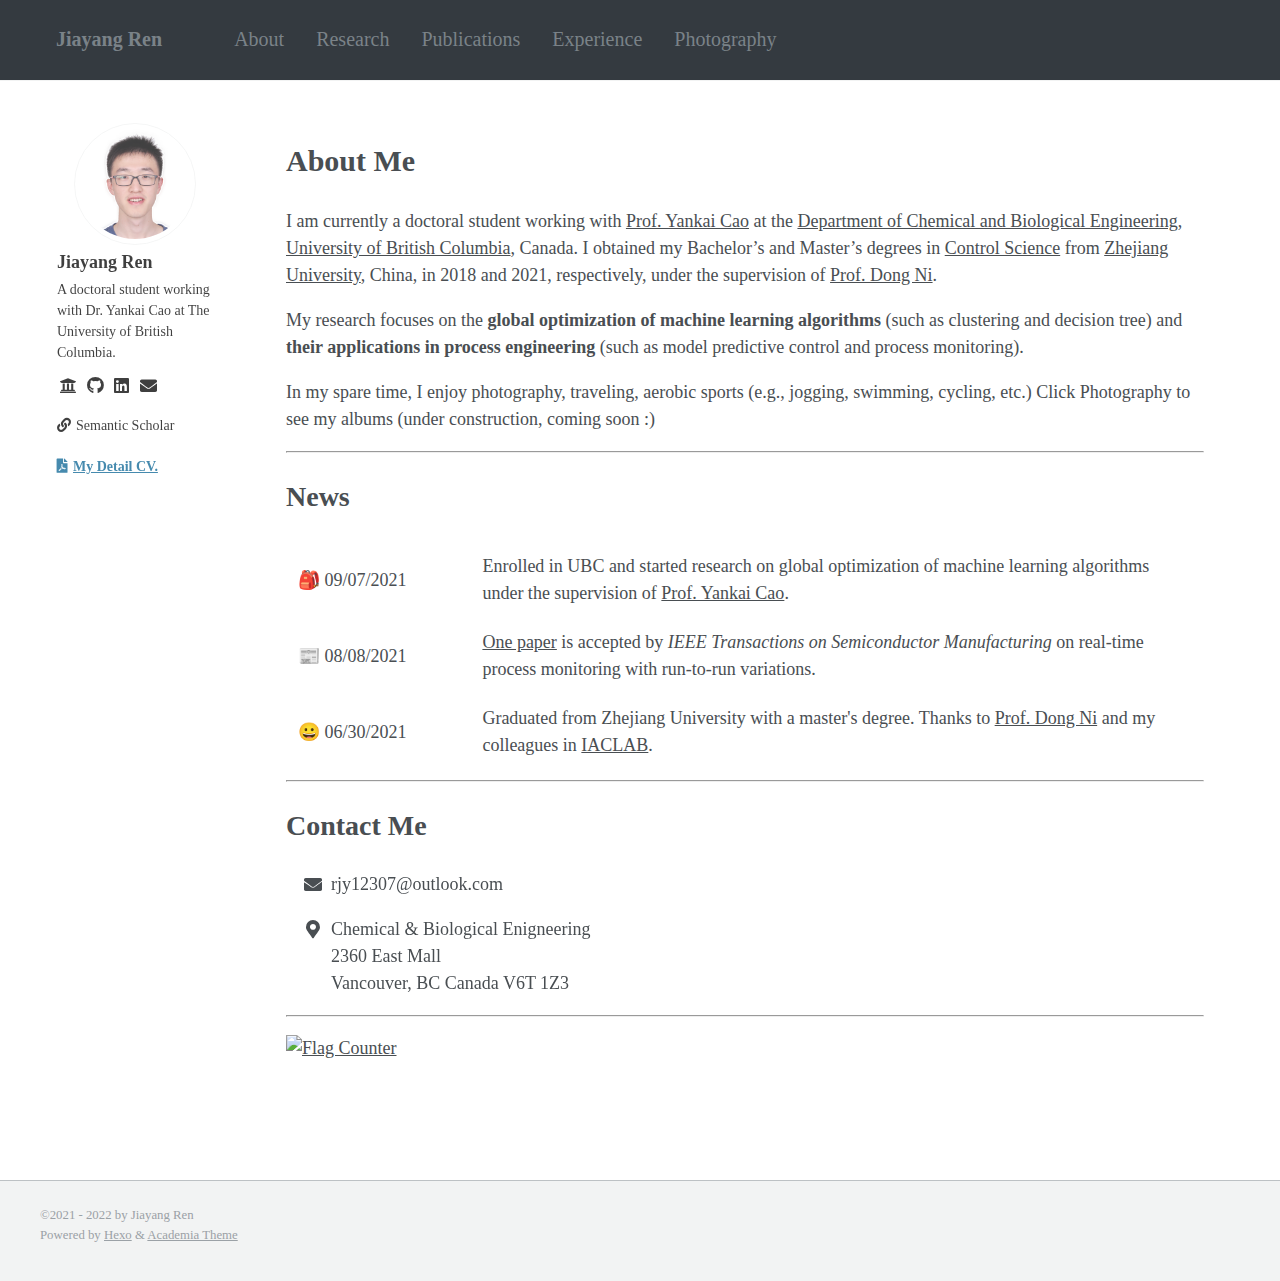
==== index.html @ 4eac486d "recommit" ====
<!DOCTYPE html><html lang="en"><head><meta charset="UTF-8"><meta http-equiv="X-UA-Compatible" content="IE=edge"><meta name="viewport" content="width=device-width, initial-scale=1, maximum-scale=5"><title>Jiayang Ren</title><meta name="author" content="Jiayang Ren"><link rel="shortcut icon" href="/img/favicon.png"><link rel="stylesheet" href="/css/index.css"><link rel="stylesheet" href="https://cdn.jsdelivr.net/npm/@fortawesome/fontawesome-free@5.13.0/css/all.min.css"><meta name="generator" content="Hexo 6.0.0"></head><body><header id="page_header"><div class="header_wrap"><div id="blog_name"><a class="blog_title" id="site-name" href="/">Jiayang Ren</a></div><button class="menus_icon"><div class="navicon"></div></button><ul class="menus_items"><li class="menus_item"><a class="site-page" href="/"> About</a></li><li class="menus_item"><a class="site-page" href="/Research"> Research</a></li><li class="menus_item"><a class="site-page" href="/Publications"> Publications</a></li><li class="menus_item"><a class="site-page" href="/Experience"> Experience</a></li><li class="menus_item"><a class="site-page" href="/Photography"> Photography</a></li></ul></div></header><main id="page_main"><div class="side-card sticky"><div class="card-wrap" itemscope itemtype="http://schema.org/Person"><div class="author-avatar"><img class="avatar-img" src="/img/avatar.jpg" onerror="this.onerror=null;this.src='/img/profile.png'" alt="avatar"></div><div class="author-discrip"><h3>Jiayang Ren</h3><p class="author-bio">A doctoral student working with Dr. Yankai Cao at The University of British Columbia.</p></div><div class="author-links"><button class="btn m-social-links">Links</button><ul class="social-icons"><li><a class="social-icon" href="https://optimal.chbe.ubc.ca/" target="_blank"><i class="fa fa-university" aria-hidden="true"></i></a></li><li><a class="social-icon" href="https://github.com/jasonr18" target="_blank"><i class="fab fa-github" aria-hidden="true"></i></a></li><li><a class="social-icon" href="https://www.linkedin.com/in/jiayang-ren/" target="_blank"><i class="fab fa-linkedin" aria-hidden="true"></i></a></li><li><a class="social-icon" href="mailto:rjy12307@outlook.com" target="_blank"><i class="fas fa-envelope" aria-hidden="true"></i></a></li></ul><ul class="social-links"><li><a class="e-social-link" href="https://www.semanticscholar.org/author/120532982" target="_blank"><i class="fa fa-link" aria-hidden="true"></i><span>Semantic Scholar</span></a></li></ul></div><a class="cv-links" href="/attaches/CV.pdf" target="_blank"><i class="fas fa-file-pdf" aria-hidden="true"><span>My Detail CV.</span></i></a></div></div><div class="page" itemscope itemtype="http://schema.org/CreativeWork"><h2 class="page-title">About Me</h2><article><p>I am currently a doctoral student working with <a target="_blank" rel="noopener" href="https://optimal.chbe.ubc.ca/">Prof. Yankai Cao</a> at the <a target="_blank" rel="noopener" href="https://chbe.ubc.ca/">Department of Chemical and Biological Engineering</a>, <a target="_blank" rel="noopener" href="https://www.ubc.ca/">University of British Columbia</a>, Canada. I obtained my Bachelor’s and Master’s degrees in <a target="_blank" rel="noopener" href="http://www.cse.zju.edu.cn/english/">Control Science</a> from <a target="_blank" rel="noopener" href="https://www.zju.edu.cn/english/">Zhejiang University</a>, China, in 2018 and 2021, respectively, under the supervision of <a target="_blank" rel="noopener" href="https://person.zju.edu.cn/en/nidong">Prof. Dong Ni</a>.</p>
<p>My research focuses on the <strong>global optimization of machine learning algorithms</strong> (such as clustering and decision tree) and <strong>their applications in process engineering</strong> (such as model predictive control and process monitoring).</p>
<p>In my spare time, I enjoy photography, traveling, aerobic sports (e.g., jogging, swimming, cycling, etc.) Click Photography to see my albums (under construction, coming soon :)</p>
<hr>
<h2 id="News"><a href="#News" class="headerlink" title="News"></a>News</h2><table width="100%" align="center" border="0" cellpadding="10" style="table-layout:fixed;">
          <colgroup>
            <col span="1" style="width: 20%;">
            <col span="1" style="width: 80%;">
          </colgroup>
          <tbody>
          <tr>
              <!-- <td align="center"> 🎒 </td> -->
              <td align="left" style="word-break: break-all;"> 🎒 09/07/2021 </td>
              <td align="left">
                Enrolled in UBC and started research on global optimization of machine learning algorithms under the supervision of <a target="_blank" rel="noopener" href="https://optimal.chbe.ubc.ca/"> Prof. Yankai Cao</a>.
              </td>
          </tr>
          <tr>
              <!-- <td align="center"> 📰 </td> -->
              <td align="left" style="word-break: break-all;"> 📰 08/08/2021 </td>
              <td align="left">
                <a href="/publications"> One paper</a> is accepted by <i> IEEE Transactions on Semiconductor Manufacturing </i> on real-time process monitoring with run-to-run variations.
              </td>
          </tr>
          <tr>
              <!-- <td align="center"> 😀 </td> -->
              <td align="left" style="word-break: break-all;"> 😀 06/30/2021 </td>
              <td align="left">
                Graduated from Zhejiang University with a master's degree. Thanks to <a target="_blank" rel="noopener" href="https://person.zju.edu.cn/en/nidong"> Prof. Dong Ni</a> and my colleagues in <a target="_blank" rel="noopener" href="http://www.iaclab.cn/">IACLAB</a>.
              </td>
          </tr>
        </tbody>
</table>

<hr>
<h2 id="Contact-Me"><a href="#Contact-Me" class="headerlink" title="Contact Me"></a>Contact Me</h2><div class="row">
        <!-- Give email and social media contact info. -->
        <div class="col-auto" id="contact-me">
            <ul class="fa-ul">
              <li>
              <i class="fa-li fa fa-envelope"></i> rjy12307@outlook.com  
              <il>
              </il></li></ul>
            <ul class="fa-ul">
            <li><i class="fa-li fas fa-map-marker-alt"></i>
                <p>Chemical &amp; Biological Enigneering <br> 2360 East Mall <br> Vancouver, BC Canada V6T 1Z3</p>
            </li>
          </ul>
        </div>
</div>

<hr>
<!-- flagcounter -->
<p><a target="_blank" rel="noopener" href="https://info.flagcounter.com/fNoz"><img src="https://s05.flagcounter.com/map/fNoz/size_s/txt_000000/border_CCCCCC/pageviews_1/viewers_0/flags_0/" alt="Flag Counter" border="0"></a></p>
<!-- Global site tag (gtag.js) - Google Analytics -->
<script async src="https://www.googletagmanager.com/gtag/js?id=G-HHR1TE9ZH2"></script>
<script>
  window.dataLayer = window.dataLayer || [];
  function gtag(){dataLayer.push(arguments);}
  gtag('js', new Date());

  gtag('config', 'G-HHR1TE9ZH2');
</script>

</article></div></main><div class="nav-wrap"><div class="nav"><button class="site-nav"><div class="navicon"></div></button><ul class="nav_items"><li class="nav_item"><a class="nav-page" href="/"> About</a></li><li class="nav_item"><a class="nav-page" href="/Research"> Research</a></li><li class="nav_item"><a class="nav-page" href="/Publications"> Publications</a></li><li class="nav_item"><a class="nav-page" href="/Experience"> Experience</a></li><li class="nav_item"><a class="nav-page" href="/Photography"> Photography</a></li></ul></div><div class="cd-top"><i class="fa fa-arrow-up" aria-hidden="true"></i></div></div><footer id="page_footer"><div class="footer_wrap"><div class="copyright">&copy;2021 - 2022 by Jiayang Ren</div><div class="theme-info">Powered by <a target="_blank" href="https://hexo.io" rel="nofollow noopener">Hexo</a> & <a target="_blank" href="https://github.com/PhosphorW/hexo-theme-academia" rel="nofollow noopener">Academia Theme</a></div></div></footer><script src="https://cdn.jsdelivr.net/npm/jquery@latest/dist/jquery.min.js"></script><script src="https://cdn.jsdelivr.net/npm/jquery-pjax@latest/jquery.pjax.min.js"></script><script src="/js/main.js"></script></body></html>
---- css/index.css ----
.page pre,
.page .highlight {
  overflow: auto;
  margin: 0 0 1rem;
  padding: 0;
  background: #f8f8f8;
  color: #525252;
  font-size: 1.6rem;
  clear: both;
}
figure.highlight {
  position: relative;
}
.page .highlight code {
  padding: 0.2rem 0.3rem;
  word-wrap: break-word;
  font-size: 1.6rem !important;
}
.page pre {
  padding: 10px 20px;
}
.page pre code {
  padding: 0;
  background: none;
  color: #525252;
  text-shadow: none;
}
.page .highlight {
  position: relative;
  border-radius: 1px;
}
.page .highlight pre {
  margin: 0;
  padding: 8px 0;
  border: none;
}
.page .highlight .line::selection {
  background: rgba(128,203,196,0.251);
  color: #525252;
}
.page .highlight .line.marked {
  background-color: rgba(128,203,196,0.251);
}
.page .highlight table {
  position: relative;
  margin: 0;
  width: auto;
  border: none;
}
.page .highlight td {
  padding: 0;
  border: none;
}
.page .highlight .gutter pre {
  padding-right: 0.8rem;
  padding-left: 0.7rem;
  background-color: #f8f8f8;
  color: #cfd8dc;
  text-align: right;
}
.page .highlight .code pre {
  padding-right: 0.5rem;
  padding-left: 0.5rem;
  width: 100%;
  background-color: #f8f8f8;
}
.page .highlight .line {
  height: 1rem;
}
.page .gutter {
  user-select: none;
  -webkit-user-select: none;
  -moz-user-select: none;
  -ms-user-select: none;
}
.page .gist table {
  width: auto;
}
.page .gist table td {
  border: none;
}
.page pre .deletion {
  background: #fdd;
}
.page pre .addition {
  background: #dfd;
}
.page pre .meta {
  color: #7c4dff;
}
.page pre .comment {
  color: rgba(144,164,174,0.565);
}
.page pre .comment::selection {
  background: rgba(128,203,196,0.251);
  color: #525252;
}
.page pre .variable,
.page pre .attribute,
.page pre .regexp,
.page pre .ruby .constant,
.page pre .xml .tag .title,
.page pre .xml .pi,
.page pre .xml .doctype,
.page pre .html .doctype,
.page pre .css .id,
.page pre .tag .name,
.page pre .css .class,
.page pre .css .pseudo {
  color: #e53935;
}
.page pre .variable::selection,
.page pre .attribute::selection,
.page pre .regexp::selection,
.page pre .ruby .constant::selection,
.page pre .xml .tag .title::selection,
.page pre .xml .pi::selection,
.page pre .xml .doctype::selection,
.page pre .html .doctype::selection,
.page pre .css .id::selection,
.page pre .tag .name::selection,
.page pre .css .class::selection,
.page pre .css .pseudo::selection {
  background: rgba(128,203,196,0.251);
  color: #525252;
}
.page pre .tag {
  color: #c62641;
}
.page pre .tag::selection {
  background: rgba(128,203,196,0.251);
  color: #525252;
}
.page pre .number,
.page pre .preprocessor,
.page pre .literal,
.page pre .params,
.page pre .constant,
.page pre .command {
  color: #f76d47;
}
.page pre .number::selection,
.page pre .preprocessor::selection,
.page pre .literal::selection,
.page pre .params::selection,
.page pre .constant::selection,
.page pre .command::selection {
  background: rgba(128,203,196,0.251);
  color: #525252;
}
.page pre .built_in {
  color: #ffb62c;
}
.page pre .built_in::selection {
  background: rgba(128,203,196,0.251);
  color: #525252;
}
.page pre .ruby .class .title,
.page pre .css .rules .attribute,
.page pre .string,
.page pre .value,
.page pre .inheritance,
.page pre .header,
.page pre .ruby .symbol,
.page pre .xml .cdata,
.page pre .special,
.page pre .number,
.page pre .formula {
  color: #0086b3;
}
.page pre .ruby .class .title::selection,
.page pre .css .rules .attribute::selection,
.page pre .string::selection,
.page pre .value::selection,
.page pre .inheritance::selection,
.page pre .header::selection,
.page pre .ruby .symbol::selection,
.page pre .xml .cdata::selection,
.page pre .special::selection,
.page pre .number::selection,
.page pre .formula::selection {
  background: rgba(128,203,196,0.251);
  color: #525252;
}
.page pre .keyword,
.page pre .title,
.page pre .css .hexcolor {
  color: #c62641;
}
.page pre .keyword::selection,
.page pre .title::selection,
.page pre .css .hexcolor::selection {
  background: rgba(128,203,196,0.251);
  color: #525252;
}
.page pre .function,
.page pre .python .decorator,
.page pre .python .title,
.page pre .ruby .function .title,
.page pre .ruby .title .keyword,
.page pre .perl .sub,
.page pre .javascript .title,
.page pre .coffeescript .title {
  color: #6182b8;
}
.page pre .function::selection,
.page pre .python .decorator::selection,
.page pre .python .title::selection,
.page pre .ruby .function .title::selection,
.page pre .ruby .title .keyword::selection,
.page pre .perl .sub::selection,
.page pre .javascript .title::selection,
.page pre .coffeescript .title::selection {
  background: rgba(128,203,196,0.251);
  color: #525252;
}
.page pre .tag .attr,
.page pre .javascript .function {
  color: #7c4dff;
}
.page pre .tag .attr::selection,
.page pre .javascript .function::selection {
  background: rgba(128,203,196,0.251);
  color: #525252;
}
* {
  -webkit-text-size-adjust: none;
}
html {
  height: 100%;
  margin: 0;
  font-size: 62.5%;
  -webkit-font-smoothing: antialiased;
  box-sizing: border-box;
}
body {
  height: 100%;
  margin: 0;
  padding: 0;
  color: #494e52;
  font-size: 1.8em;
  line-height: 1.5;
  font-family: "Times New Roman", FangSong, STFangsong, sans-serif;
  scroll-behavior: smooth;
}
a,
span,
.btn {
  font-family: "Times New Roman", FangSong, STFangsong, sans-serif;
}
img {
  max-width: 100%;
}
blockquote {
  position: relative;
  color: #999;
  font-weight: 400;
  background-color: #f7f7f7;
  border-left: 5px solid #777;
  padding: 1rem 1rem 1rem 1.5rem;
  margin: 1rem 3rem 1rem 2rem;
}
blockquote p {
  margin: 0;
}
#page_header {
  background-color: #343a40;
  position: relative;
  border-bottom: 1px solid #f2f3f3;
  -webkit-animation: intro 0.3s both;
  animation: intro 0.3s both;
  -webkit-animation-delay: 0.15s;
  animation-delay: 0.15s;
  z-index: 20;
}
.header_wrap {
  max-width: 1200px;
  margin-left: auto;
  margin-right: auto;
  clear: both;
  padding: 1.6rem 2rem 1rem;
  font-size: 2rem;
}
#blog_name {
  display: inline-block;
  width: auto;
  vertical-align: top;
}
#blog_name a {
  display: block;
  margin: 0 1.6rem;
  padding: 0.8rem 0;
  color: #7a8288;
  font-weight: 600;
  text-decoration: none;
  -webkit-transition: all 0.2s ease-in-out;
  transition: all 0.2s ease-in-out;
}
#blog_name a:hover {
  color: #000;
}
@media (max-width: 34em) {
  .menus-open .menus_items {
    visibility: visible;
    opacity: 1;
    pointer-events: auto;
  }
  .menus_items {
    visibility: hidden;
    opacity: 0;
    position: absolute;
    right: 10px;
    margin: 0;
    box-shadow: rgba(0,0,0,0.25) 0px 0px 10px;
    padding: 5px;
    border-width: 1px;
    border-style: solid;
    border-color: #f2f3f3;
    border-image: initial;
    border-radius: 4px;
    background: #fff;
    list-style: none;
    transition: all ease-in-out 0.2s;
    pointer-events: none;
  }
  .menus_items::before {
    display: block;
    content: "";
    position: absolute;
    top: -10px;
    left: calc(50% + 15px);
    width: 0px;
    z-index: 0;
    border-style: solid;
    border-width: 0px 10px 10px;
    border-color: #fff transparent;
  }
  .menus_items li {
    display: block;
    border-bottom: 1px solid #f2f3f3;
  }
  .menus_items li a {
    display: block;
    color: #7a8288;
    font-size: 1.6rem;
    margin: 0px;
    padding: 8px 15px;
    text-decoration: none;
    transition: all 0.2s ease-in-out 0s;
  }
}
.menus_icon {
  display: inline-block;
  position: absolute;
  right: 30px;
  top: 22px;
  height: 30px;
  width: 30px;
  background-color: #7a8288;
  color: #fff;
  cursor: pointer;
  padding: 0px 0.3rem;
  border-width: 0px;
  outline: none;
}
.menus-open .navicon {
  background: transparent;
}
.menus-open .navicon::before {
  transform-origin: 50% 50%;
  top: 0px;
  left: -3px;
  width: 25px;
  transform: rotate3d(0, 0, 1, 45deg);
}
.menus-open .navicon::after {
  transform-origin: 50% 50%;
  top: 0px;
  left: -3px;
  width: 25px;
  transform: rotate3d(0, 0, 1, -45deg);
}
@media (min-width: 34em) {
  .menus_items {
    display: inline-block;
    list-style-type: none;
    margin: 0;
    clear: both;
  }
  .menus_items li {
    display: table-cell;
    vertical-align: middle;
  }
  .menus_items li a {
    position: relative;
    display: block;
    margin: 0 1.6rem;
    padding: 0.8rem 0;
    color: #7a8288;
    text-decoration: none;
  }
  .menus_items li a::before {
    content: "";
    position: absolute;
    left: 0;
    bottom: 0;
    height: 4px;
    background: #bdc1c4;
    width: 100%;
    -webkit-transition: all 0.2s ease-in-out;
    transition: all 0.2s ease-in-out;
    -webkit-transform: scaleX(0);
    -ms-transform: scaleX(0);
    transform: scaleX(0);
  }
  .menus_items li a:hover {
    color: #5c6266;
  }
  .menus_items li a:hover::before {
    -webkit-transform: scaleX(1);
    -ms-transform: scaleX(1);
    transform: scaleX(1);
  }
  .menus_icon {
    display: none;
  }
}
#page_main {
  min-height: 72%;
  margin-left: auto;
  margin-right: auto;
  clear: both;
  margin-top: 3.2rem;
  margin-bottom: 6.4rem;
  padding-left: 1.6rem;
  padding-right: 1.6rem;
  animation: intro 0.3s both;
  animation-delay: 0.35s;
}
#page_main::after {
  clear: both;
  content: "";
  display: table;
}
.page-title {
  font-size: 3rem;
  padding: 0 1.2rem;
}
.page article {
  padding-left: 1.2rem;
  padding-right: 1.2rem;
}
.page article h1 {
  font-size: 3rem;
}
.page article h2 {
  font-size: 2.8rem;
}
.page article h3 {
  font-size: 2.6rem;
}
.page article p,
.page article li {
  font-size: 1.8rem;
}
.page article a {
  color: #494e52;
  -webkit-transition: all 0.2s ease-in-out;
  transition: all 0.2s ease-in-out;
}
.page article a:hover {
  color: #c62641;
}
.page article .highlight {
  overflow: auto;
  margin: 0 0 1rem;
  padding: 0;
  background: #f8f8f8;
  color: #525252;
  line-height: 20px;
}
.page article .gutter pre {
  padding-right: 0.8rem;
  padding-left: 0.7rem;
  background-color: #f8f8f8;
  color: #cfd8dc;
  text-align: right;
}
.page article code {
  font-family: "Times New Roman", FangSong, STFangsong, sans-serif;
  padding: 0.2rem 0.3rem;
  background: rgba(27,31,35,0.05);
  word-wrap: break-word;
}
@media screen and (min-width: 66.67em) {
  #page_main {
    max-width: 1200px;
  }
}
@media (min-width: 34em) {
  .page {
    width: 82.5%;
    float: right;
    margin-right: 0;
  }
  .page .page-title {
    padding: 0 3.6rem;
  }
  .page article {
    padding: 0 3.6rem 3.6rem;
  }
}
.side-card {
  clear: both;
  margin-bottom: 1.6rem;
  -webkit-transform: translate3d(0, 0, 0);
  transform: translate3d(0, 0, 0);
}
.side-card .card-wrap {
  padding-left: 10px;
}
.side-card img {
  width: 100%;
}
.side-card p,
.side-card li {
  font-size: 1.4rem;
  line-height: 1.5;
}
.author-avatar {
  display: table-cell;
  vertical-align: top;
  width: 40px;
  height: 40px;
}
.author-avatar img {
  width: 100%;
  max-width: 110px;
  border-radius: 50%;
}
.author-discrip {
  display: table-cell;
  vertical-align: top;
  padding-left: 15px;
  padding-right: 15px;
  line-height: 1;
}
.author-discrip h3 {
  margin: 0px;
  font-size: 1.8rem;
}
.author-discrip .author-bio {
  font-size: 1.2rem;
  margin: 0.3rem 0;
}
.author-links {
  display: table-cell;
  position: relative;
  vertical-align: top;
  z-index: 10;
  cursor: pointer;
}
.author-links li {
  white-space: nowrap;
  margin-bottom: 0.5em;
}
.author-links a {
  margin-bottom: 5px;
  padding-right: 5px;
  padding-top: 2px;
  padding-bottom: 2px;
  color: inherit;
  font-size: 1.4rem;
  text-decoration: none;
}
.author-links button {
  margin-bottom: 0px;
}
.btn {
  display: inline-block;
  margin-bottom: 0.25em;
  font-size: 0.75em;
  font-weight: bold;
  text-align: center;
  background-color: #7a8288;
  cursor: pointer;
  color: #fff !important;
  padding: 0.6em 1em;
  text-decoration: none;
  border-radius: 4px;
  border-width: 0px !important;
  border-style: initial !important;
  border-color: initial !important;
  border-image: initial !important;
}
.btn:hover {
  background-color: #333;
}
.m-social-links {
  background-color: #fff;
  color: #7a8288 !important;
  border-width: 1px !important;
  border-style: solid !important;
  border-color: #bdc1c4 !important;
  border-image: initial !important;
}
.m-social-links:hover {
  color: #fff !important;
}
.social-icons {
  visibility: hidden;
  opacity: 0;
  position: absolute;
  right: 0;
  width: 115px;
  margin-top: 15px;
  padding-top: 8px;
  padding-left: 10px;
  list-style-type: none;
  border: 1px solid #f2f3f3;
  border-radius: 4px;
  background: #fff;
  z-index: -1;
  box-shadow: 0 0 10px rgba(0,0,0,0.25);
  cursor: default;
  transition: all ease-in-out 0.2s;
}
.social-icons::before {
  display: block;
  content: "";
  position: absolute;
  top: -10px;
  left: calc(50% + 15px);
  width: 0px;
  z-index: 0;
  border-style: solid;
  border-width: 0px 10px 10px;
  border-color: #fff transparent;
  transition: all 0.2s ease-in-out;
}
.social-icons a {
  font-size: 1.7rem;
}
.social-icons li {
  display: inline-block;
}
.social-icons .fa,
.social-icons .fas,
.social-icons .fab {
  display: inline-block;
  font-size: inherit;
  text-rendering: auto;
  -webkit-font-smoothing: antialiased;
  -moz-osx-font-smoothing: grayscale;
  color: #000;
  width: 1.28571em;
  text-align: center;
  -webkit-transition: all 0.2s ease-in-out;
  transition: all 0.2s ease-in-out;
}
.social-icons .fa:hover,
.social-icons .fas:hover,
.social-icons .fab:hover {
  color: #c62641;
}
.is-open .social-icons {
  visibility: visible;
  opacity: 1;
}
.social-links {
  display: none;
  list-style-type: none;
  cursor: default;
  -webkit-transition: all 0.2s ease-in-out;
  transition: all 0.2s ease-in-out;
}
.social-links .e-social-link {
  color: #000;
}
.social-links .e-social-link .fa,
.social-links .e-social-link .fas,
.social-links .e-social-link .fab {
  padding-right: 0.5rem;
}
.social-links .e-social-link:hover span {
  text-decoration: underline;
}
.cv-links {
  color: #096494 !important;
  display: inline-block;
  position: relative;
  font-size: 1.4rem;
  margin-left: 5.5rem;
}
.cv-links i {
  text-decoration: underline;
}
.cv-links i::before {
  margin-right: 0.5rem;
}
@media (min-width: 66.67em) {
  .side-card {
    padding-right: 0;
  }
}
@media (min-width: 34em) {
  .side-card {
    width: 15.25424%;
    min-width: 165px;
    float: left;
    margin-right: 1.69492%;
    opacity: 0.75;
    -webkit-transition: opacity 0.2s ease-in-out;
    transition: opacity 0.2s ease-in-out;
  }
  .side-card .card-wrap {
    padding: 10px 10px 10px 17px;
  }
  .sticky {
    clear: both;
    position: -webkit-sticky;
    position: sticky;
    top: 2em;
  }
  .sticky>* {
    display: block;
  }
  .author-avatar {
    display: block;
    width: auto;
    height: auto;
    text-align: center;
  }
  .author-avatar img {
    padding: 5px;
    border: 1px solid #f2f3f3;
  }
  .author-discrip {
    display: block;
    width: 100%;
    padding-left: 0;
    padding-right: 0;
    color: #000;
  }
  .author-discrip .author-bio {
    font-size: 1.4rem;
    margin-top: 8px;
    margin-bottom: 10px;
  }
  .author-links {
    display: block;
  }
  .social-icons {
    display: block;
    visibility: visible;
    opacity: 1;
    position: relative;
    width: auto;
    margin: 0;
    padding: 0;
    border: 0;
    background: transparent;
    box-shadow: none;
  }
  .social-icons::before {
    content: none;
  }
  .m-social-links {
    display: none;
  }
  .social-links {
    display: block;
    margin-top: 0.8rem;
    margin-bottom: 1.6rem;
    padding: 0;
  }
  .cv-links {
    margin: 0;
  }
}
#page_footer {
  clear: both;
  height: 100px;
  width: 100%;
  float: left;
  margin-left: 0;
  margin-right: 0;
  color: #9ba1a6;
  -webkit-animation: intro 0.3s both;
  animation: intro 0.3s both;
  -webkit-animation-delay: 0.45s;
  animation-delay: 0.45s;
  background-color: #f2f3f3;
  border-top: 1px solid #bdc1c4;
}
#page_footer a {
  color: #9ba1a6;
  -webkit-transition: all 0.2s ease-in-out;
  transition: all 0.2s ease-in-out;
}
#page_footer a:hover {
  color: #000;
}
.footer_wrap {
  max-width: 600px;
  margin-left: auto;
  margin-right: auto;
  clear: both;
  margin-top: 2em;
  padding-left: 2.5em;
  font-size: 1.28rem;
}
@media (min-width: 66.67em) {
  .footer_wrap {
    max-width: 1200px;
  }
}
@media (min-width: 34em) {
  .footer_wrap {
    padding: 0 1em 2em;
  }
}
.nav-wrap {
  position: fixed;
  bottom: 220px;
  right: 0;
  max-width: 50px;
  visibility: hidden;
  opacity: 0;
  transition: all 0.3s;
  -webkit-transition: all 0.3s;
  -moz-transition: all 0.3s;
}
.nav-wrap.is-visible {
  visibility: visible;
  opacity: 1;
  pointer-events: auto;
}
.nav {
  height: 30px;
  width: 30px;
}
.site-nav {
  position: absolute;
  height: 30px;
  width: 30px;
  background-color: #7a8288;
  color: #fff;
  cursor: pointer;
  padding: 0px 0.3rem;
  border-width: 0px;
  border-style: initial;
  border-color: initial;
  border-image: initial;
  outline: none;
}
.navicon {
  position: relative;
  width: 18px;
  height: 3px;
  background: #fff;
  margin: auto;
  transition: all 0.3s ease 0s;
}
.navicon::before {
  content: "";
  position: absolute;
  top: -8px;
  left: 0px;
  width: 18px;
  height: 3px;
  background: #fff;
  transition: all 0.3s ease 0s;
}
.navicon::after {
  content: "";
  position: absolute;
  bottom: -8px;
  left: 0px;
  width: 18px;
  height: 3px;
  background: #fff;
  transition: all 0.3s ease 0s;
}
.nav-open .navicon {
  background: transparent;
}
.nav-open .navicon::before {
  transform-origin: 50% 50%;
  top: 0px;
  left: -3px;
  width: 25px;
  transform: rotate3d(0, 0, 1, 45deg);
}
.nav-open .navicon::after {
  transform-origin: 50% 50%;
  top: 0px;
  left: -3px;
  width: 25px;
  transform: rotate3d(0, 0, 1, -45deg);
}
.nav_items {
  visibility: hidden;
  opacity: 0;
  position: absolute;
  right: 45px;
  top: -20px;
  margin: 0;
  box-shadow: rgba(0,0,0,0.25) 0px 0px 10px;
  padding: 5px;
  border-width: 1px;
  border-style: solid;
  border-color: #f2f3f3;
  border-image: initial;
  border-radius: 4px;
  background: #fff;
  list-style: none;
  transition: all ease-in-out 0.2s;
}
.nav_items li {
  display: block;
  border-bottom: 1px solid #f2f3f3;
}
.nav_items li a {
  display: block;
  color: #7a8288;
  font-size: 1.6rem;
  margin: 0px;
  padding: 10px 20px;
  text-decoration: none;
  transition: all 0.2s ease-in-out 0s;
}
.nav_items li a:hover {
  color: #5c6266;
  background: #dee0e1;
}
.nav_items::before {
  content: "";
  position: absolute;
  top: 20px;
  right: -10px;
  width: 0px;
  display: block;
  z-index: 0;
  border-style: solid;
  border-width: 10px 0px 10px 10px;
  border-color: transparent transparent transparent #fff;
}
.nav_items::after {
  clear: both;
  content: "";
  display: table;
}
.nav-open .nav_items {
  visibility: visible;
  opacity: 1;
}
.cd-top {
  display: block;
  width: auto;
  height: auto;
}
.cd-top i {
  display: block;
  margin-top: 3px;
  width: 30px;
  height: 30px;
  background-color: #7a8288;
  color: #fff;
  text-align: center;
  text-decoration: none;
  font-size: 16px;
  line-height: 29px;
  cursor: pointer;
}
::-webkit-scrollbar {
  width: 12px;
  height: 8px;
  background-color: #fff;
}
::-webkit-scrollbar-track {
  background-color: #fff;
}
::-webkit-scrollbar-thumb {
  background-color: rgba(122,130,136,0.4);
}
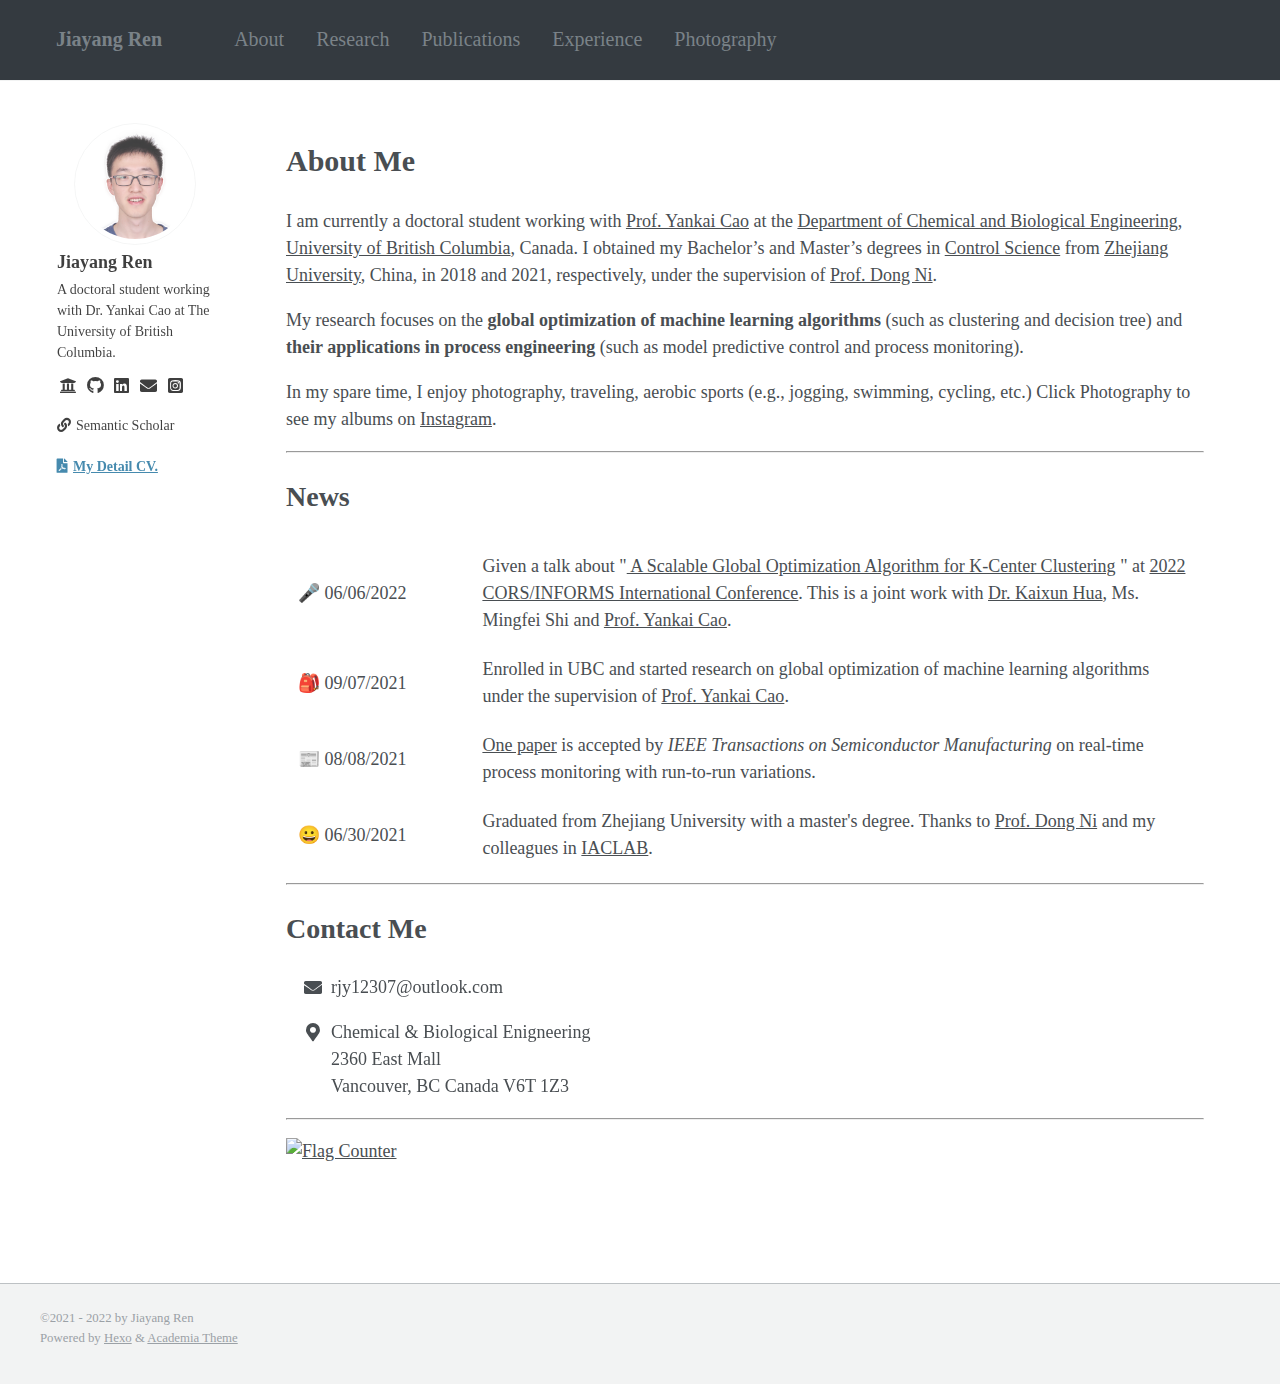
==== commit c90b8106: "update talks" ====
--- a/index.html
+++ b/index.html
@@ -1,6 +1,6 @@
-<!DOCTYPE html><html lang="en"><head><meta charset="UTF-8"><meta http-equiv="X-UA-Compatible" content="IE=edge"><meta name="viewport" content="width=device-width, initial-scale=1, maximum-scale=5"><title>Jiayang Ren</title><meta name="author" content="Jiayang Ren"><link rel="shortcut icon" href="/img/favicon.png"><link rel="stylesheet" href="/css/index.css"><link rel="stylesheet" href="https://cdn.jsdelivr.net/npm/@fortawesome/fontawesome-free@5.13.0/css/all.min.css"><meta name="generator" content="Hexo 6.0.0"></head><body><header id="page_header"><div class="header_wrap"><div id="blog_name"><a class="blog_title" id="site-name" href="/">Jiayang Ren</a></div><button class="menus_icon"><div class="navicon"></div></button><ul class="menus_items"><li class="menus_item"><a class="site-page" href="/"> About</a></li><li class="menus_item"><a class="site-page" href="/Research"> Research</a></li><li class="menus_item"><a class="site-page" href="/Publications"> Publications</a></li><li class="menus_item"><a class="site-page" href="/Experience"> Experience</a></li><li class="menus_item"><a class="site-page" href="/Photography"> Photography</a></li></ul></div></header><main id="page_main"><div class="side-card sticky"><div class="card-wrap" itemscope itemtype="http://schema.org/Person"><div class="author-avatar"><img class="avatar-img" src="/img/avatar.jpg" onerror="this.onerror=null;this.src='/img/profile.png'" alt="avatar"></div><div class="author-discrip"><h3>Jiayang Ren</h3><p class="author-bio">A doctoral student working with Dr. Yankai Cao at The University of British Columbia.</p></div><div class="author-links"><button class="btn m-social-links">Links</button><ul class="social-icons"><li><a class="social-icon" href="https://optimal.chbe.ubc.ca/" target="_blank"><i class="fa fa-university" aria-hidden="true"></i></a></li><li><a class="social-icon" href="https://github.com/jasonr18" target="_blank"><i class="fab fa-github" aria-hidden="true"></i></a></li><li><a class="social-icon" href="https://www.linkedin.com/in/jiayang-ren/" target="_blank"><i class="fab fa-linkedin" aria-hidden="true"></i></a></li><li><a class="social-icon" href="mailto:rjy12307@outlook.com" target="_blank"><i class="fas fa-envelope" aria-hidden="true"></i></a></li></ul><ul class="social-links"><li><a class="e-social-link" href="https://www.semanticscholar.org/author/120532982" target="_blank"><i class="fa fa-link" aria-hidden="true"></i><span>Semantic Scholar</span></a></li></ul></div><a class="cv-links" href="/attaches/CV.pdf" target="_blank"><i class="fas fa-file-pdf" aria-hidden="true"><span>My Detail CV.</span></i></a></div></div><div class="page" itemscope itemtype="http://schema.org/CreativeWork"><h2 class="page-title">About Me</h2><article><p>I am currently a doctoral student working with <a target="_blank" rel="noopener" href="https://optimal.chbe.ubc.ca/">Prof. Yankai Cao</a> at the <a target="_blank" rel="noopener" href="https://chbe.ubc.ca/">Department of Chemical and Biological Engineering</a>, <a target="_blank" rel="noopener" href="https://www.ubc.ca/">University of British Columbia</a>, Canada. I obtained my Bachelor’s and Master’s degrees in <a target="_blank" rel="noopener" href="http://www.cse.zju.edu.cn/english/">Control Science</a> from <a target="_blank" rel="noopener" href="https://www.zju.edu.cn/english/">Zhejiang University</a>, China, in 2018 and 2021, respectively, under the supervision of <a target="_blank" rel="noopener" href="https://person.zju.edu.cn/en/nidong">Prof. Dong Ni</a>.</p>
+<!DOCTYPE html><html lang="en"><head><meta charset="UTF-8"><meta http-equiv="X-UA-Compatible" content="IE=edge"><meta name="viewport" content="width=device-width, initial-scale=1, maximum-scale=5"><title>Jiayang Ren</title><meta name="author" content="Jiayang Ren"><link rel="shortcut icon" href="/img/favicon.png"><link rel="stylesheet" href="/css/index.css"><link rel="stylesheet" href="https://cdn.jsdelivr.net/npm/@fortawesome/fontawesome-free@5.13.0/css/all.min.css"><meta name="generator" content="Hexo 6.0.0"></head><body><header id="page_header"><div class="header_wrap"><div id="blog_name"><a class="blog_title" id="site-name" href="/">Jiayang Ren</a></div><button class="menus_icon"><div class="navicon"></div></button><ul class="menus_items"><li class="menus_item"><a class="site-page" href="/"> About</a></li><li class="menus_item"><a class="site-page" href="/Research"> Research</a></li><li class="menus_item"><a class="site-page" href="/Publications"> Publications</a></li><li class="menus_item"><a class="site-page" href="/Experience"> Experience</a></li><li class="menus_item"><a class="site-page" target="_blank" rel="noopener" href="https://www.instagram.com/rjy12307/"> Photography</a></li></ul></div></header><main id="page_main"><div class="side-card sticky"><div class="card-wrap" itemscope itemtype="http://schema.org/Person"><div class="author-avatar"><img class="avatar-img" src="/img/avatar.jpg" onerror="this.onerror=null;this.src='/img/profile.png'" alt="avatar"></div><div class="author-discrip"><h3>Jiayang Ren</h3><p class="author-bio">A doctoral student working with Dr. Yankai Cao at The University of British Columbia.</p></div><div class="author-links"><button class="btn m-social-links">Links</button><ul class="social-icons"><li><a class="social-icon" href="https://optimal.chbe.ubc.ca/" target="_blank"><i class="fa fa-university" aria-hidden="true"></i></a></li><li><a class="social-icon" href="https://github.com/jasonr18" target="_blank"><i class="fab fa-github" aria-hidden="true"></i></a></li><li><a class="social-icon" href="https://www.linkedin.com/in/jiayang-ren/" target="_blank"><i class="fab fa-linkedin" aria-hidden="true"></i></a></li><li><a class="social-icon" href="mailto:rjy12307@outlook.com" target="_blank"><i class="fas fa-envelope" aria-hidden="true"></i></a></li><li><a class="social-icon" href="https://www.instagram.com/rjy12307/" target="_blank"><i class="fab fa-instagram-square" aria-hidden="true"></i></a></li></ul><ul class="social-links"><li><a class="e-social-link" href="https://www.semanticscholar.org/author/120532982" target="_blank"><i class="fa fa-link" aria-hidden="true"></i><span>Semantic Scholar</span></a></li></ul></div><a class="cv-links" href="/attaches/CV.pdf" target="_blank"><i class="fas fa-file-pdf" aria-hidden="true"><span>My Detail CV.</span></i></a></div></div><div class="page" itemscope itemtype="http://schema.org/CreativeWork"><h2 class="page-title">About Me</h2><article><p>I am currently a doctoral student working with <a target="_blank" rel="noopener" href="https://optimal.chbe.ubc.ca/">Prof. Yankai Cao</a> at the <a target="_blank" rel="noopener" href="https://chbe.ubc.ca/">Department of Chemical and Biological Engineering</a>, <a target="_blank" rel="noopener" href="https://www.ubc.ca/">University of British Columbia</a>, Canada. I obtained my Bachelor’s and Master’s degrees in <a target="_blank" rel="noopener" href="http://www.cse.zju.edu.cn/english/">Control Science</a> from <a target="_blank" rel="noopener" href="https://www.zju.edu.cn/english/">Zhejiang University</a>, China, in 2018 and 2021, respectively, under the supervision of <a target="_blank" rel="noopener" href="https://person.zju.edu.cn/en/nidong">Prof. Dong Ni</a>.</p>
 <p>My research focuses on the <strong>global optimization of machine learning algorithms</strong> (such as clustering and decision tree) and <strong>their applications in process engineering</strong> (such as model predictive control and process monitoring).</p>
-<p>In my spare time, I enjoy photography, traveling, aerobic sports (e.g., jogging, swimming, cycling, etc.) Click Photography to see my albums (under construction, coming soon :)</p>
+<p>In my spare time, I enjoy photography, traveling, aerobic sports (e.g., jogging, swimming, cycling, etc.) Click Photography to see my albums on <a target="_blank" rel="noopener" href="https://www.instagram.com/rjy12307/">Instagram</a>.</p>
 <hr>
 <h2 id="News"><a href="#News" class="headerlink" title="News"></a>News</h2><table width="100%" align="center" border="0" cellpadding="10" style="table-layout:fixed;">
           <colgroup>
@@ -8,6 +8,13 @@
             <col span="1" style="width: 80%;">
           </colgroup>
           <tbody>
+          <tr>
+              <!-- <td align="center"> 🎤 </td> -->
+              <td align="left" style="word-break: break-all;"> 🎤 06/06/2022 </td>
+              <td align="left">
+                Given a talk about "<a target="_blank" rel="noopener" href="/Publications"> A Scalable Global Optimization Algorithm for K-Center Clustering</a> " at <a target="_blank" rel="noopener" href="https://meetings.informs.org/wordpress/2022international/"> 2022 CORS/INFORMS International Conference</a>. This is a joint work with <a target="_blank" rel="noopener" href="https://kingsley1989.github.io/"> Dr. Kaixun Hua</a>, Ms. Mingfei Shi and <a target="_blank" rel="noopener" href="https://optimal.chbe.ubc.ca/"> Prof. Yankai Cao</a>.
+              </td>
+          </tr>
           <tr>
               <!-- <td align="center"> 🎒 </td> -->
               <td align="left" style="word-break: break-all;"> 🎒 09/07/2021 </td>
@@ -62,4 +69,4 @@
   gtag('config', 'G-HHR1TE9ZH2');
 </script>
 
-</article></div></main><div class="nav-wrap"><div class="nav"><button class="site-nav"><div class="navicon"></div></button><ul class="nav_items"><li class="nav_item"><a class="nav-page" href="/"> About</a></li><li class="nav_item"><a class="nav-page" href="/Research"> Research</a></li><li class="nav_item"><a class="nav-page" href="/Publications"> Publications</a></li><li class="nav_item"><a class="nav-page" href="/Experience"> Experience</a></li><li class="nav_item"><a class="nav-page" href="/Photography"> Photography</a></li></ul></div><div class="cd-top"><i class="fa fa-arrow-up" aria-hidden="true"></i></div></div><footer id="page_footer"><div class="footer_wrap"><div class="copyright">&copy;2021 - 2022 by Jiayang Ren</div><div class="theme-info">Powered by <a target="_blank" href="https://hexo.io" rel="nofollow noopener">Hexo</a> & <a target="_blank" href="https://github.com/PhosphorW/hexo-theme-academia" rel="nofollow noopener">Academia Theme</a></div></div></footer><script src="https://cdn.jsdelivr.net/npm/jquery@latest/dist/jquery.min.js"></script><script src="https://cdn.jsdelivr.net/npm/jquery-pjax@latest/jquery.pjax.min.js"></script><script src="/js/main.js"></script></body></html>+</article></div></main><div class="nav-wrap"><div class="nav"><button class="site-nav"><div class="navicon"></div></button><ul class="nav_items"><li class="nav_item"><a class="nav-page" href="/"> About</a></li><li class="nav_item"><a class="nav-page" href="/Research"> Research</a></li><li class="nav_item"><a class="nav-page" href="/Publications"> Publications</a></li><li class="nav_item"><a class="nav-page" href="/Experience"> Experience</a></li><li class="nav_item"><a class="nav-page" target="_blank" rel="noopener" href="https://www.instagram.com/rjy12307/"> Photography</a></li></ul></div><div class="cd-top"><i class="fa fa-arrow-up" aria-hidden="true"></i></div></div><footer id="page_footer"><div class="footer_wrap"><div class="copyright">&copy;2021 - 2022 by Jiayang Ren</div><div class="theme-info">Powered by <a target="_blank" href="https://hexo.io" rel="nofollow noopener">Hexo</a> & <a target="_blank" href="https://github.com/PhosphorW/hexo-theme-academia" rel="nofollow noopener">Academia Theme</a></div></div></footer><script src="https://cdn.jsdelivr.net/npm/jquery@latest/dist/jquery.min.js"></script><script src="https://cdn.jsdelivr.net/npm/jquery-pjax@latest/jquery.pjax.min.js"></script><script src="/js/main.js"></script></body></html>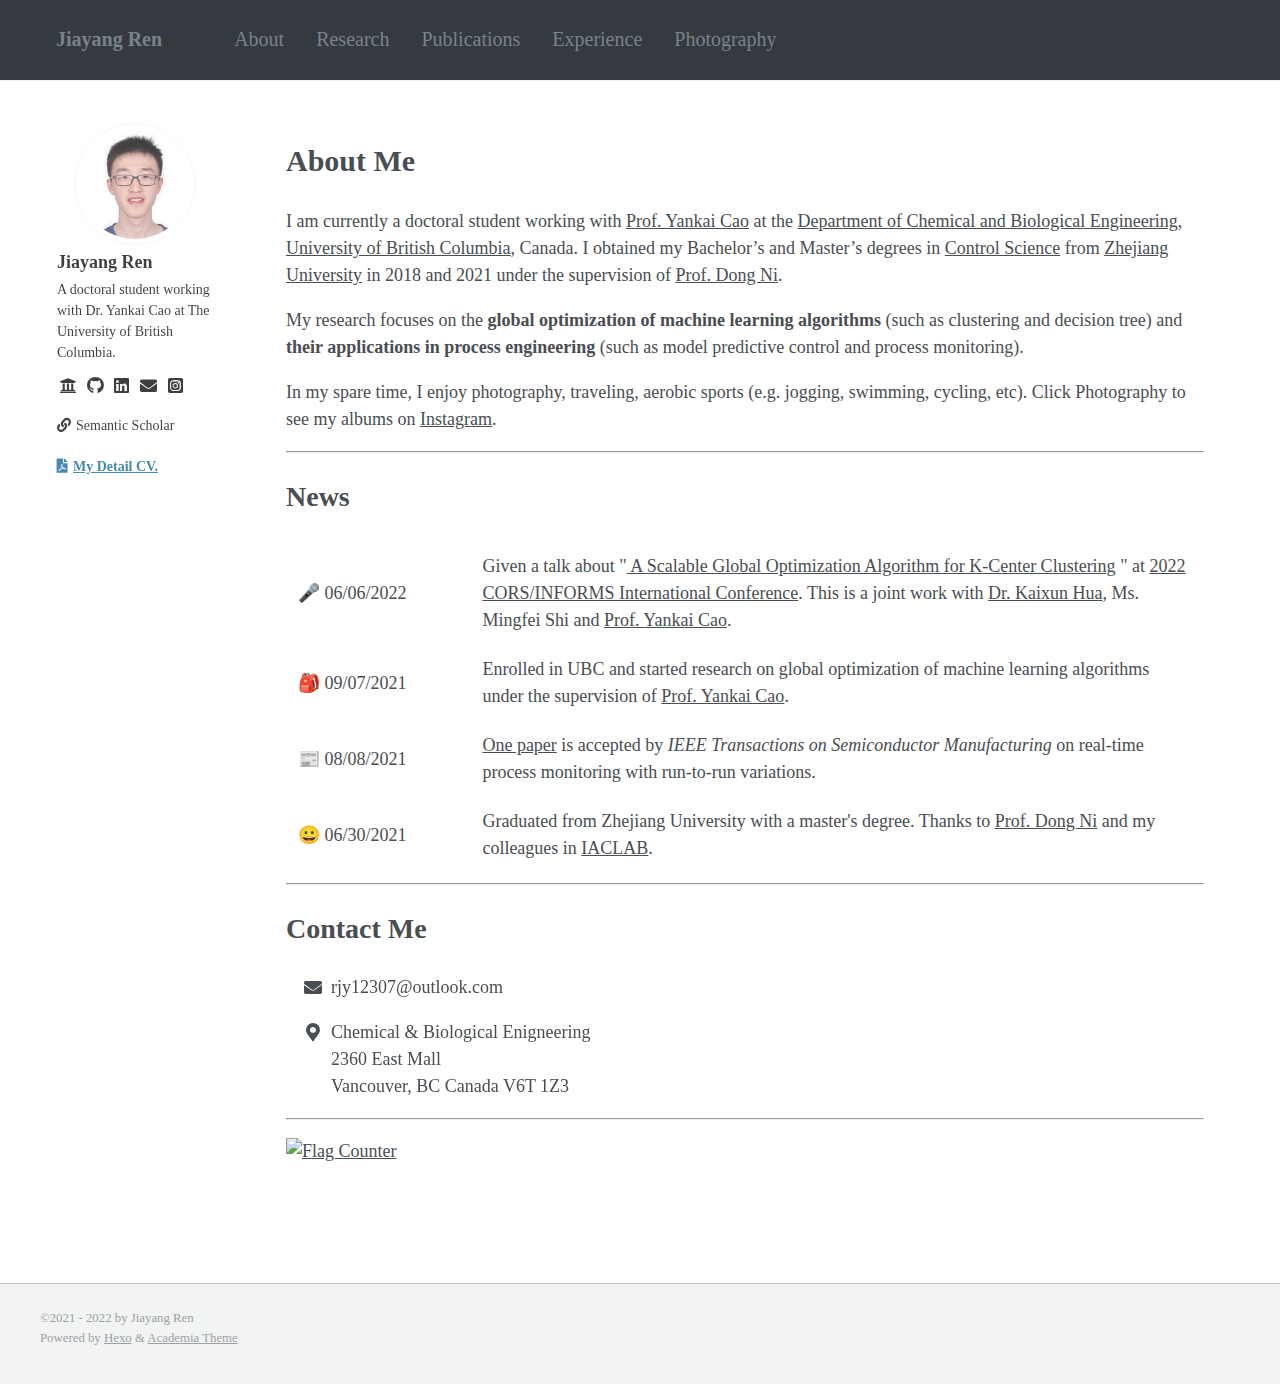
==== commit ae412c09: "update introduction" ====
--- a/index.html
+++ b/index.html
@@ -1,6 +1,6 @@
-<!DOCTYPE html><html lang="en"><head><meta charset="UTF-8"><meta http-equiv="X-UA-Compatible" content="IE=edge"><meta name="viewport" content="width=device-width, initial-scale=1, maximum-scale=5"><title>Jiayang Ren</title><meta name="author" content="Jiayang Ren"><link rel="shortcut icon" href="/img/favicon.png"><link rel="stylesheet" href="/css/index.css"><link rel="stylesheet" href="https://cdn.jsdelivr.net/npm/@fortawesome/fontawesome-free@5.13.0/css/all.min.css"><meta name="generator" content="Hexo 6.0.0"></head><body><header id="page_header"><div class="header_wrap"><div id="blog_name"><a class="blog_title" id="site-name" href="/">Jiayang Ren</a></div><button class="menus_icon"><div class="navicon"></div></button><ul class="menus_items"><li class="menus_item"><a class="site-page" href="/"> About</a></li><li class="menus_item"><a class="site-page" href="/Research"> Research</a></li><li class="menus_item"><a class="site-page" href="/Publications"> Publications</a></li><li class="menus_item"><a class="site-page" href="/Experience"> Experience</a></li><li class="menus_item"><a class="site-page" target="_blank" rel="noopener" href="https://www.instagram.com/rjy12307/"> Photography</a></li></ul></div></header><main id="page_main"><div class="side-card sticky"><div class="card-wrap" itemscope itemtype="http://schema.org/Person"><div class="author-avatar"><img class="avatar-img" src="/img/avatar.jpg" onerror="this.onerror=null;this.src='/img/profile.png'" alt="avatar"></div><div class="author-discrip"><h3>Jiayang Ren</h3><p class="author-bio">A doctoral student working with Dr. Yankai Cao at The University of British Columbia.</p></div><div class="author-links"><button class="btn m-social-links">Links</button><ul class="social-icons"><li><a class="social-icon" href="https://optimal.chbe.ubc.ca/" target="_blank"><i class="fa fa-university" aria-hidden="true"></i></a></li><li><a class="social-icon" href="https://github.com/jasonr18" target="_blank"><i class="fab fa-github" aria-hidden="true"></i></a></li><li><a class="social-icon" href="https://www.linkedin.com/in/jiayang-ren/" target="_blank"><i class="fab fa-linkedin" aria-hidden="true"></i></a></li><li><a class="social-icon" href="mailto:rjy12307@outlook.com" target="_blank"><i class="fas fa-envelope" aria-hidden="true"></i></a></li><li><a class="social-icon" href="https://www.instagram.com/rjy12307/" target="_blank"><i class="fab fa-instagram-square" aria-hidden="true"></i></a></li></ul><ul class="social-links"><li><a class="e-social-link" href="https://www.semanticscholar.org/author/120532982" target="_blank"><i class="fa fa-link" aria-hidden="true"></i><span>Semantic Scholar</span></a></li></ul></div><a class="cv-links" href="/attaches/CV.pdf" target="_blank"><i class="fas fa-file-pdf" aria-hidden="true"><span>My Detail CV.</span></i></a></div></div><div class="page" itemscope itemtype="http://schema.org/CreativeWork"><h2 class="page-title">About Me</h2><article><p>I am currently a doctoral student working with <a target="_blank" rel="noopener" href="https://optimal.chbe.ubc.ca/">Prof. Yankai Cao</a> at the <a target="_blank" rel="noopener" href="https://chbe.ubc.ca/">Department of Chemical and Biological Engineering</a>, <a target="_blank" rel="noopener" href="https://www.ubc.ca/">University of British Columbia</a>, Canada. I obtained my Bachelor’s and Master’s degrees in <a target="_blank" rel="noopener" href="http://www.cse.zju.edu.cn/english/">Control Science</a> from <a target="_blank" rel="noopener" href="https://www.zju.edu.cn/english/">Zhejiang University</a>, China, in 2018 and 2021, respectively, under the supervision of <a target="_blank" rel="noopener" href="https://person.zju.edu.cn/en/nidong">Prof. Dong Ni</a>.</p>
+<!DOCTYPE html><html lang="en"><head><meta charset="UTF-8"><meta http-equiv="X-UA-Compatible" content="IE=edge"><meta name="viewport" content="width=device-width, initial-scale=1, maximum-scale=5"><title>Jiayang Ren</title><meta name="author" content="Jiayang Ren"><link rel="shortcut icon" href="/img/favicon.png"><link rel="stylesheet" href="/css/index.css"><link rel="stylesheet" href="https://cdn.jsdelivr.net/npm/@fortawesome/fontawesome-free@5.13.0/css/all.min.css"><meta name="generator" content="Hexo 6.0.0"></head><body><header id="page_header"><div class="header_wrap"><div id="blog_name"><a class="blog_title" id="site-name" href="/">Jiayang Ren</a></div><button class="menus_icon"><div class="navicon"></div></button><ul class="menus_items"><li class="menus_item"><a class="site-page" href="/"> About</a></li><li class="menus_item"><a class="site-page" href="/Research"> Research</a></li><li class="menus_item"><a class="site-page" href="/Publications"> Publications</a></li><li class="menus_item"><a class="site-page" href="/Experience"> Experience</a></li><li class="menus_item"><a class="site-page" target="_blank" rel="noopener" href="https://www.instagram.com/rjy12307/"> Photography</a></li></ul></div></header><main id="page_main"><div class="side-card sticky"><div class="card-wrap" itemscope itemtype="http://schema.org/Person"><div class="author-avatar"><img class="avatar-img" src="/img/avatar.jpg" onerror="this.onerror=null;this.src='/img/profile.png'" alt="avatar"></div><div class="author-discrip"><h3>Jiayang Ren</h3><p class="author-bio">A doctoral student working with Dr. Yankai Cao at The University of British Columbia.</p></div><div class="author-links"><button class="btn m-social-links">Links</button><ul class="social-icons"><li><a class="social-icon" href="https://optimal.chbe.ubc.ca/" target="_blank"><i class="fa fa-university" aria-hidden="true"></i></a></li><li><a class="social-icon" href="https://github.com/jasonr18" target="_blank"><i class="fab fa-github" aria-hidden="true"></i></a></li><li><a class="social-icon" href="https://www.linkedin.com/in/jiayang-ren/" target="_blank"><i class="fab fa-linkedin" aria-hidden="true"></i></a></li><li><a class="social-icon" href="mailto:rjy12307@outlook.com" target="_blank"><i class="fas fa-envelope" aria-hidden="true"></i></a></li><li><a class="social-icon" href="https://www.instagram.com/rjy12307/" target="_blank"><i class="fab fa-instagram-square" aria-hidden="true"></i></a></li></ul><ul class="social-links"><li><a class="e-social-link" href="https://www.semanticscholar.org/author/120532982" target="_blank"><i class="fa fa-link" aria-hidden="true"></i><span>Semantic Scholar</span></a></li></ul></div><a class="cv-links" href="/attaches/CV.pdf" target="_blank"><i class="fas fa-file-pdf" aria-hidden="true"><span>My Detail CV.</span></i></a></div></div><div class="page" itemscope itemtype="http://schema.org/CreativeWork"><h2 class="page-title">About Me</h2><article><p>I am currently a doctoral student working with <a target="_blank" rel="noopener" href="https://optimal.chbe.ubc.ca/">Prof. Yankai Cao</a> at the <a target="_blank" rel="noopener" href="https://chbe.ubc.ca/">Department of Chemical and Biological Engineering</a>, <a target="_blank" rel="noopener" href="https://www.ubc.ca/">University of British Columbia</a>, Canada. I obtained my Bachelor’s and Master’s degrees in <a target="_blank" rel="noopener" href="http://www.cse.zju.edu.cn/english/">Control Science</a> from <a target="_blank" rel="noopener" href="https://www.zju.edu.cn/english/">Zhejiang University</a> in 2018 and 2021 under the supervision of <a target="_blank" rel="noopener" href="https://person.zju.edu.cn/en/nidong">Prof. Dong Ni</a>.</p>
 <p>My research focuses on the <strong>global optimization of machine learning algorithms</strong> (such as clustering and decision tree) and <strong>their applications in process engineering</strong> (such as model predictive control and process monitoring).</p>
-<p>In my spare time, I enjoy photography, traveling, aerobic sports (e.g., jogging, swimming, cycling, etc.) Click Photography to see my albums on <a target="_blank" rel="noopener" href="https://www.instagram.com/rjy12307/">Instagram</a>.</p>
+<p>In my spare time, I enjoy photography, traveling, aerobic sports (e.g. jogging, swimming, cycling, etc). Click Photography to see my albums on <a target="_blank" rel="noopener" href="https://www.instagram.com/rjy12307/">Instagram</a>.</p>
 <hr>
 <h2 id="News"><a href="#News" class="headerlink" title="News"></a>News</h2><table width="100%" align="center" border="0" cellpadding="10" style="table-layout:fixed;">
           <colgroup>
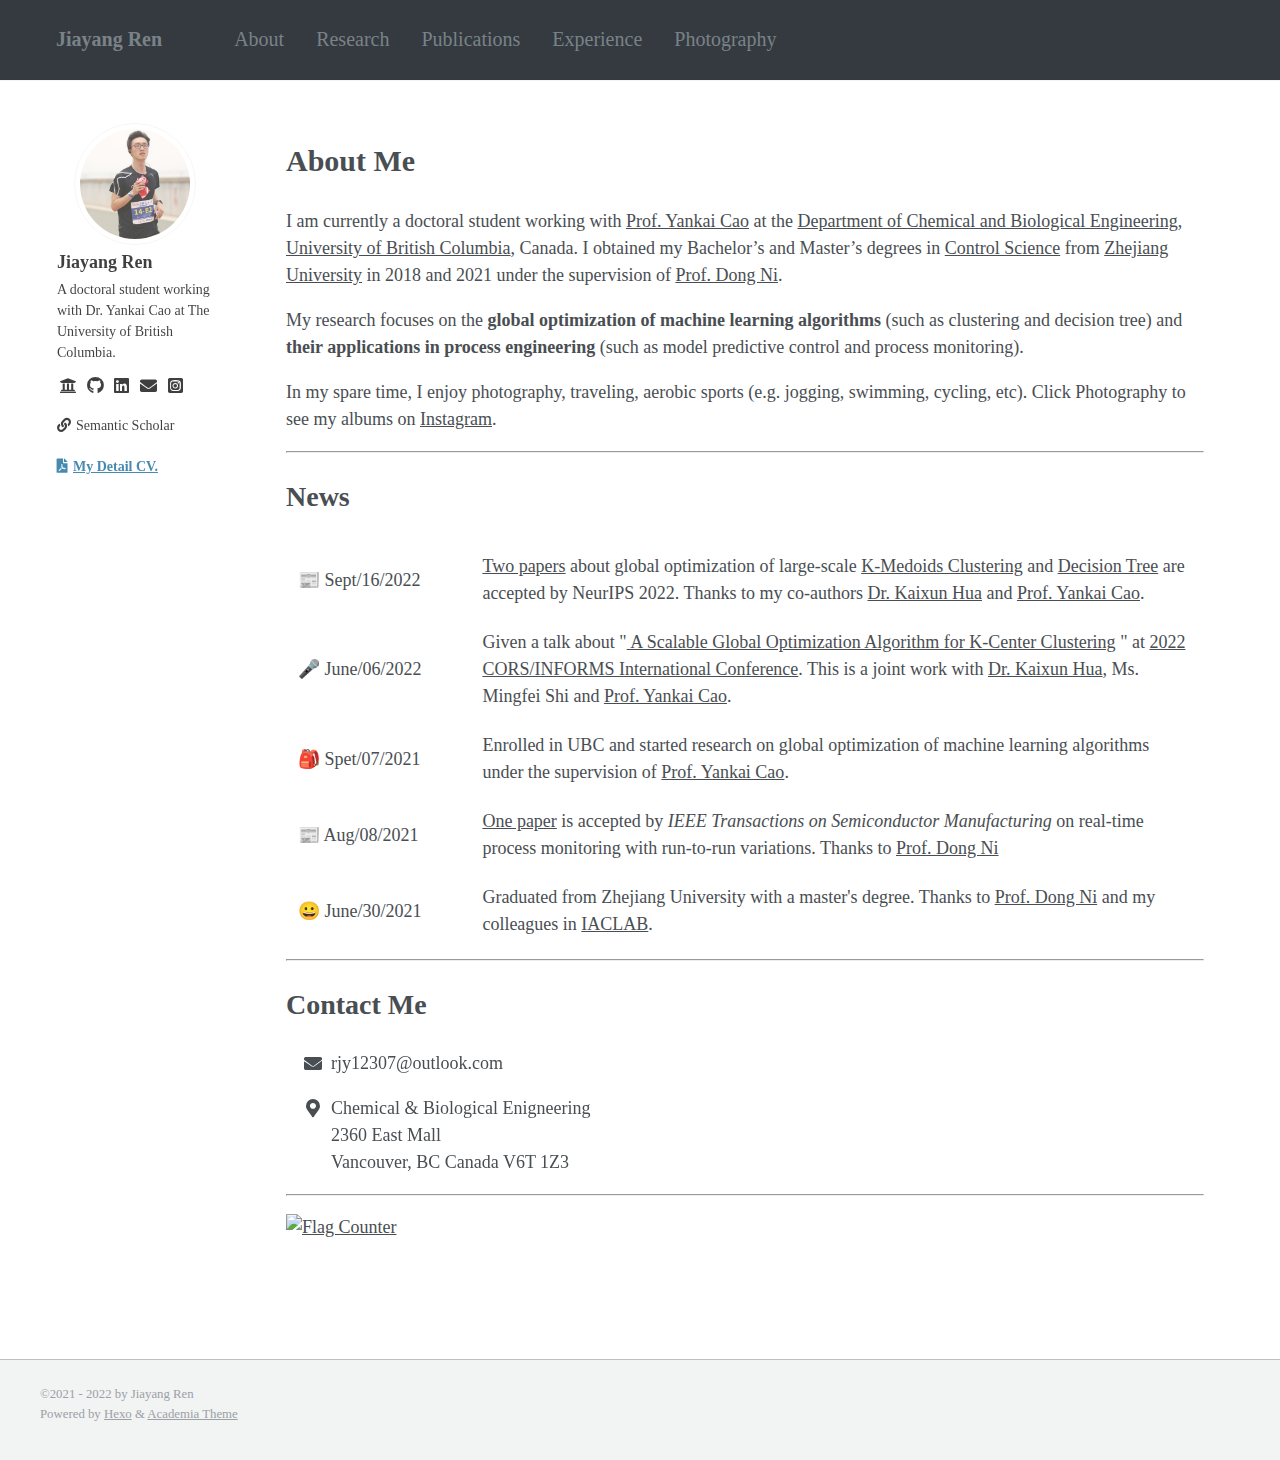
==== commit b3fdcfa7: "add neurips papers" ====
--- a/index.html
+++ b/index.html
@@ -9,29 +9,36 @@
           </colgroup>
           <tbody>
           <tr>
+              <!-- <td align="center"> 📰 </td> -->
+              <td align="left" style="word-break: break-all;"> 📰 Sept/16/2022 </td>
+              <td align="left">
+                <a href="/publications"> Two papers</a> about global optimization of large-scale <a target="_blank" rel="noopener" href="https://nips.cc/Conferences/2022/Schedule?showEvent=53593"> K-Medoids Clustering</a> and <a target="_blank" rel="noopener" href="https://nips.cc/Conferences/2022/Schedule?showEvent=53587"> Decision Tree</a> are accepted by NeurIPS 2022. Thanks to my co-authors <a target="_blank" rel="noopener" href="https://kingsley1989.github.io/"> Dr. Kaixun Hua</a> and <a target="_blank" rel="noopener" href="https://optimal.chbe.ubc.ca/"> Prof. Yankai Cao</a>.
+              </td>
+          </tr>
+          <tr>
               <!-- <td align="center"> 🎤 </td> -->
-              <td align="left" style="word-break: break-all;"> 🎤 06/06/2022 </td>
+              <td align="left" style="word-break: break-all;"> 🎤 June/06/2022 </td>
               <td align="left">
                 Given a talk about "<a target="_blank" rel="noopener" href="/Publications"> A Scalable Global Optimization Algorithm for K-Center Clustering</a> " at <a target="_blank" rel="noopener" href="https://meetings.informs.org/wordpress/2022international/"> 2022 CORS/INFORMS International Conference</a>. This is a joint work with <a target="_blank" rel="noopener" href="https://kingsley1989.github.io/"> Dr. Kaixun Hua</a>, Ms. Mingfei Shi and <a target="_blank" rel="noopener" href="https://optimal.chbe.ubc.ca/"> Prof. Yankai Cao</a>.
               </td>
           </tr>
           <tr>
               <!-- <td align="center"> 🎒 </td> -->
-              <td align="left" style="word-break: break-all;"> 🎒 09/07/2021 </td>
+              <td align="left" style="word-break: break-all;"> 🎒 Spet/07/2021 </td>
               <td align="left">
                 Enrolled in UBC and started research on global optimization of machine learning algorithms under the supervision of <a target="_blank" rel="noopener" href="https://optimal.chbe.ubc.ca/"> Prof. Yankai Cao</a>.
               </td>
           </tr>
           <tr>
               <!-- <td align="center"> 📰 </td> -->
-              <td align="left" style="word-break: break-all;"> 📰 08/08/2021 </td>
+              <td align="left" style="word-break: break-all;"> 📰 Aug/08/2021 </td>
               <td align="left">
-                <a href="/publications"> One paper</a> is accepted by <i> IEEE Transactions on Semiconductor Manufacturing </i> on real-time process monitoring with run-to-run variations.
+                <a href="/publications"> One paper</a> is accepted by <i> IEEE Transactions on Semiconductor Manufacturing </i> on real-time process monitoring with run-to-run variations. Thanks to <a target="_blank" rel="noopener" href="https://person.zju.edu.cn/en/nidong"> Prof. Dong Ni</a>
               </td>
           </tr>
           <tr>
               <!-- <td align="center"> 😀 </td> -->
-              <td align="left" style="word-break: break-all;"> 😀 06/30/2021 </td>
+              <td align="left" style="word-break: break-all;"> 😀 June/30/2021 </td>
               <td align="left">
                 Graduated from Zhejiang University with a master's degree. Thanks to <a target="_blank" rel="noopener" href="https://person.zju.edu.cn/en/nidong"> Prof. Dong Ni</a> and my colleagues in <a target="_blank" rel="noopener" href="http://www.iaclab.cn/">IACLAB</a>.
               </td>
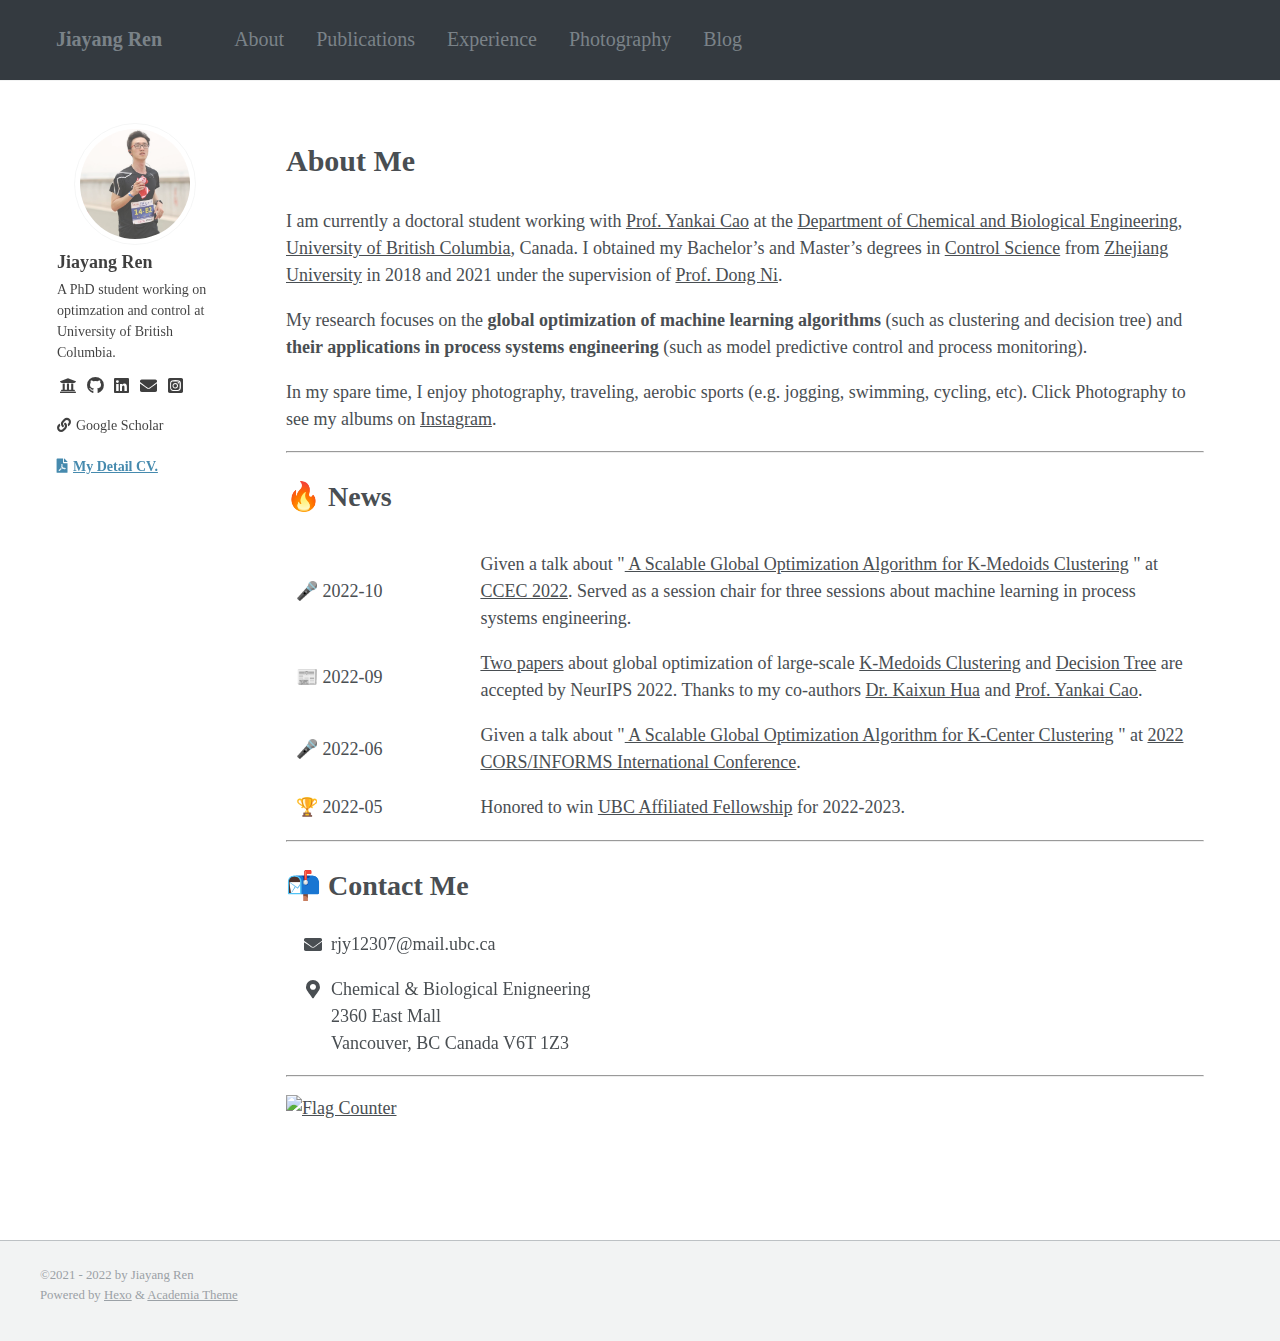
==== commit 1b442dae: "fix talk links" ====
--- a/index.html
+++ b/index.html
@@ -1,58 +1,51 @@
-<!DOCTYPE html><html lang="en"><head><meta charset="UTF-8"><meta http-equiv="X-UA-Compatible" content="IE=edge"><meta name="viewport" content="width=device-width, initial-scale=1, maximum-scale=5"><title>Jiayang Ren</title><meta name="author" content="Jiayang Ren"><link rel="shortcut icon" href="/img/favicon.png"><link rel="stylesheet" href="/css/index.css"><link rel="stylesheet" href="https://cdn.jsdelivr.net/npm/@fortawesome/fontawesome-free@5.13.0/css/all.min.css"><meta name="generator" content="Hexo 6.0.0"></head><body><header id="page_header"><div class="header_wrap"><div id="blog_name"><a class="blog_title" id="site-name" href="/">Jiayang Ren</a></div><button class="menus_icon"><div class="navicon"></div></button><ul class="menus_items"><li class="menus_item"><a class="site-page" href="/"> About</a></li><li class="menus_item"><a class="site-page" href="/Research"> Research</a></li><li class="menus_item"><a class="site-page" href="/Publications"> Publications</a></li><li class="menus_item"><a class="site-page" href="/Experience"> Experience</a></li><li class="menus_item"><a class="site-page" target="_blank" rel="noopener" href="https://www.instagram.com/rjy12307/"> Photography</a></li></ul></div></header><main id="page_main"><div class="side-card sticky"><div class="card-wrap" itemscope itemtype="http://schema.org/Person"><div class="author-avatar"><img class="avatar-img" src="/img/avatar.jpg" onerror="this.onerror=null;this.src='/img/profile.png'" alt="avatar"></div><div class="author-discrip"><h3>Jiayang Ren</h3><p class="author-bio">A doctoral student working with Dr. Yankai Cao at The University of British Columbia.</p></div><div class="author-links"><button class="btn m-social-links">Links</button><ul class="social-icons"><li><a class="social-icon" href="https://optimal.chbe.ubc.ca/" target="_blank"><i class="fa fa-university" aria-hidden="true"></i></a></li><li><a class="social-icon" href="https://github.com/jasonr18" target="_blank"><i class="fab fa-github" aria-hidden="true"></i></a></li><li><a class="social-icon" href="https://www.linkedin.com/in/jiayang-ren/" target="_blank"><i class="fab fa-linkedin" aria-hidden="true"></i></a></li><li><a class="social-icon" href="mailto:rjy12307@outlook.com" target="_blank"><i class="fas fa-envelope" aria-hidden="true"></i></a></li><li><a class="social-icon" href="https://www.instagram.com/rjy12307/" target="_blank"><i class="fab fa-instagram-square" aria-hidden="true"></i></a></li></ul><ul class="social-links"><li><a class="e-social-link" href="https://www.semanticscholar.org/author/120532982" target="_blank"><i class="fa fa-link" aria-hidden="true"></i><span>Semantic Scholar</span></a></li></ul></div><a class="cv-links" href="/attaches/CV.pdf" target="_blank"><i class="fas fa-file-pdf" aria-hidden="true"><span>My Detail CV.</span></i></a></div></div><div class="page" itemscope itemtype="http://schema.org/CreativeWork"><h2 class="page-title">About Me</h2><article><p>I am currently a doctoral student working with <a target="_blank" rel="noopener" href="https://optimal.chbe.ubc.ca/">Prof. Yankai Cao</a> at the <a target="_blank" rel="noopener" href="https://chbe.ubc.ca/">Department of Chemical and Biological Engineering</a>, <a target="_blank" rel="noopener" href="https://www.ubc.ca/">University of British Columbia</a>, Canada. I obtained my Bachelor’s and Master’s degrees in <a target="_blank" rel="noopener" href="http://www.cse.zju.edu.cn/english/">Control Science</a> from <a target="_blank" rel="noopener" href="https://www.zju.edu.cn/english/">Zhejiang University</a> in 2018 and 2021 under the supervision of <a target="_blank" rel="noopener" href="https://person.zju.edu.cn/en/nidong">Prof. Dong Ni</a>.</p>
-<p>My research focuses on the <strong>global optimization of machine learning algorithms</strong> (such as clustering and decision tree) and <strong>their applications in process engineering</strong> (such as model predictive control and process monitoring).</p>
+<!DOCTYPE html><html lang="en"><head><meta charset="UTF-8"><meta http-equiv="X-UA-Compatible" content="IE=edge"><meta name="viewport" content="width=device-width, initial-scale=1, maximum-scale=5"><title>Jiayang Ren</title><meta name="author" content="Jiayang Ren"><link rel="shortcut icon" href="/img/favicon.png"><link rel="stylesheet" href="/css/index.css"><link rel="stylesheet" href="https://cdn.jsdelivr.net/npm/@fortawesome/fontawesome-free@5.13.0/css/all.min.css"><meta name="generator" content="Hexo 6.0.0"></head><body><header id="page_header"><div class="header_wrap"><div id="blog_name"><a class="blog_title" id="site-name" href="/">Jiayang Ren</a></div><button class="menus_icon"><div class="navicon"></div></button><ul class="menus_items"><li class="menus_item"><a class="site-page" href="/"> About</a></li><li class="menus_item"><a class="site-page" href="/Publications"> Publications</a></li><li class="menus_item"><a class="site-page" href="/Experience"> Experience</a></li><li class="menus_item"><a class="site-page" target="_blank" rel="noopener" href="https://www.instagram.com/rjy12307/"> Photography</a></li><li class="menus_item"><a class="site-page" href="/Blog"> Blog</a></li></ul></div></header><main id="page_main"><div class="side-card sticky"><div class="card-wrap" itemscope itemtype="http://schema.org/Person"><div class="author-avatar"><img class="avatar-img" src="/img/avatar.jpg" onerror="this.onerror=null;this.src='/img/profile.png'" alt="avatar"></div><div class="author-discrip"><h3>Jiayang Ren</h3><p class="author-bio">A PhD student working on optimzation and control at University of British Columbia.</p></div><div class="author-links"><button class="btn m-social-links">Links</button><ul class="social-icons"><li><a class="social-icon" href="https://optimal.chbe.ubc.ca/" target="_blank"><i class="fa fa-university" aria-hidden="true"></i></a></li><li><a class="social-icon" href="https://github.com/jasonr18" target="_blank"><i class="fab fa-github" aria-hidden="true"></i></a></li><li><a class="social-icon" href="https://www.linkedin.com/in/jiayang-ren/" target="_blank"><i class="fab fa-linkedin" aria-hidden="true"></i></a></li><li><a class="social-icon" href="mailto:rjy12307@mail.ubc.ca" target="_blank"><i class="fas fa-envelope" aria-hidden="true"></i></a></li><li><a class="social-icon" href="https://www.instagram.com/rjy12307/" target="_blank"><i class="fab fa-instagram-square" aria-hidden="true"></i></a></li></ul><ul class="social-links"><li><a class="e-social-link" href="https://scholar.google.com/citations?user=V3QBv3cAAAAJ&amp;hl" target="_blank"><i class="fa fa-link" aria-hidden="true"></i><span>Google Scholar</span></a></li></ul></div><a class="cv-links" href="/attaches/CV.pdf" target="_blank"><i class="fas fa-file-pdf" aria-hidden="true"><span>My Detail CV.</span></i></a></div></div><div class="page" itemscope itemtype="http://schema.org/CreativeWork"><h2 class="page-title">About Me</h2><article><p>I am currently a doctoral student working with <a target="_blank" rel="noopener" href="https://optimal.chbe.ubc.ca/">Prof. Yankai Cao</a> at the <a target="_blank" rel="noopener" href="https://chbe.ubc.ca/">Department of Chemical and Biological Engineering</a>, <a target="_blank" rel="noopener" href="https://www.ubc.ca/">University of British Columbia</a>, Canada. I obtained my Bachelor’s and Master’s degrees in <a target="_blank" rel="noopener" href="http://www.cse.zju.edu.cn/english/">Control Science</a> from <a target="_blank" rel="noopener" href="https://www.zju.edu.cn/english/">Zhejiang University</a> in 2018 and 2021 under the supervision of <a target="_blank" rel="noopener" href="https://person.zju.edu.cn/en/nidong">Prof. Dong Ni</a>.</p>
+<p>My research focuses on the <strong>global optimization of machine learning algorithms</strong> (such as clustering and decision tree) and <strong>their applications in process systems engineering</strong> (such as model predictive control and process monitoring).</p>
 <p>In my spare time, I enjoy photography, traveling, aerobic sports (e.g. jogging, swimming, cycling, etc). Click Photography to see my albums on <a target="_blank" rel="noopener" href="https://www.instagram.com/rjy12307/">Instagram</a>.</p>
 <hr>
-<h2 id="News"><a href="#News" class="headerlink" title="News"></a>News</h2><table width="100%" align="center" border="0" cellpadding="10" style="table-layout:fixed;">
+<h2 id="🔥-News"><a href="#🔥-News" class="headerlink" title="🔥 News"></a>🔥 News</h2><table width="100%" align="center" border="0" cellpadding="8" style="table-layout:fixed;">
           <colgroup>
             <col span="1" style="width: 20%;">
             <col span="1" style="width: 80%;">
           </colgroup>
           <tbody>
           <tr>
+              <!-- <td align="center"> 🎤 </td> -->
+              <td align="left" style="word-break: break-all;"> 🎤 2022-10 </td>
+              <td align="left">
+                Given a talk about "<a target="_blank" rel="noopener" href="/Publications/#5️⃣-Talks"> A Scalable Global Optimization Algorithm for K-Medoids Clustering</a> " at <a target="_blank" rel="noopener" href="https://www.cheminst.ca/conference/canadian-chemical-engineering-conference-2022/"> CCEC 2022</a>. Served as a session chair for three sessions about machine learning in process systems engineering.
+              </td>
+          </tr>
+          <tr>
               <!-- <td align="center"> 📰 </td> -->
-              <td align="left" style="word-break: break-all;"> 📰 Sept/16/2022 </td>
+              <td align="left" style="word-break: break-all;"> 📰 2022-09 </td>
               <td align="left">
                 <a href="/publications"> Two papers</a> about global optimization of large-scale <a target="_blank" rel="noopener" href="https://nips.cc/Conferences/2022/Schedule?showEvent=53593"> K-Medoids Clustering</a> and <a target="_blank" rel="noopener" href="https://nips.cc/Conferences/2022/Schedule?showEvent=53587"> Decision Tree</a> are accepted by NeurIPS 2022. Thanks to my co-authors <a target="_blank" rel="noopener" href="https://kingsley1989.github.io/"> Dr. Kaixun Hua</a> and <a target="_blank" rel="noopener" href="https://optimal.chbe.ubc.ca/"> Prof. Yankai Cao</a>.
               </td>
           </tr>
           <tr>
               <!-- <td align="center"> 🎤 </td> -->
-              <td align="left" style="word-break: break-all;"> 🎤 June/06/2022 </td>
+              <td align="left" style="word-break: break-all;"> 🎤 2022-06 </td>
               <td align="left">
-                Given a talk about "<a target="_blank" rel="noopener" href="/Publications"> A Scalable Global Optimization Algorithm for K-Center Clustering</a> " at <a target="_blank" rel="noopener" href="https://meetings.informs.org/wordpress/2022international/"> 2022 CORS/INFORMS International Conference</a>. This is a joint work with <a target="_blank" rel="noopener" href="https://kingsley1989.github.io/"> Dr. Kaixun Hua</a>, Ms. Mingfei Shi and <a target="_blank" rel="noopener" href="https://optimal.chbe.ubc.ca/"> Prof. Yankai Cao</a>.
+                Given a talk about "<a target="_blank" rel="noopener" href="/Publications/#5️⃣-Talks"> A Scalable Global Optimization Algorithm for K-Center Clustering</a> " at <a target="_blank" rel="noopener" href="https://meetings.informs.org/wordpress/2022international/"> 2022 CORS/INFORMS International Conference</a>. 
               </td>
           </tr>
           <tr>
-              <!-- <td align="center"> 🎒 </td> -->
-              <td align="left" style="word-break: break-all;"> 🎒 Spet/07/2021 </td>
+              <!-- <td align="center"> 🏆 </td> -->
+              <td align="left" style="word-break: break-all;"> 🏆 2022-05 </td>
               <td align="left">
-                Enrolled in UBC and started research on global optimization of machine learning algorithms under the supervision of <a target="_blank" rel="noopener" href="https://optimal.chbe.ubc.ca/"> Prof. Yankai Cao</a>.
-              </td>
-          </tr>
-          <tr>
-              <!-- <td align="center"> 📰 </td> -->
-              <td align="left" style="word-break: break-all;"> 📰 Aug/08/2021 </td>
-              <td align="left">
-                <a href="/publications"> One paper</a> is accepted by <i> IEEE Transactions on Semiconductor Manufacturing </i> on real-time process monitoring with run-to-run variations. Thanks to <a target="_blank" rel="noopener" href="https://person.zju.edu.cn/en/nidong"> Prof. Dong Ni</a>
-              </td>
-          </tr>
-          <tr>
-              <!-- <td align="center"> 😀 </td> -->
-              <td align="left" style="word-break: break-all;"> 😀 June/30/2021 </td>
-              <td align="left">
-                Graduated from Zhejiang University with a master's degree. Thanks to <a target="_blank" rel="noopener" href="https://person.zju.edu.cn/en/nidong"> Prof. Dong Ni</a> and my colleagues in <a target="_blank" rel="noopener" href="http://www.iaclab.cn/">IACLAB</a>.
+                Honored to win <a target="_blank" rel="noopener" href="https://www.grad.ubc.ca/awards/affiliated-fellowships-doctoral-program"> UBC Affiliated Fellowship</a> for 2022-2023.
               </td>
           </tr>
         </tbody>
 </table>
 
 <hr>
-<h2 id="Contact-Me"><a href="#Contact-Me" class="headerlink" title="Contact Me"></a>Contact Me</h2><div class="row">
+<h2 id="📬-Contact-Me"><a href="#📬-Contact-Me" class="headerlink" title="📬 Contact Me"></a>📬 Contact Me</h2><div class="row">
         <!-- Give email and social media contact info. -->
         <div class="col-auto" id="contact-me">
             <ul class="fa-ul">
               <li>
-              <i class="fa-li fa fa-envelope"></i> rjy12307@outlook.com  
+              <i class="fa-li fa fa-envelope"></i> rjy12307@mail.ubc.ca  
               <il>
               </il></li></ul>
             <ul class="fa-ul">
@@ -76,4 +69,4 @@
   gtag('config', 'G-HHR1TE9ZH2');
 </script>
 
-</article></div></main><div class="nav-wrap"><div class="nav"><button class="site-nav"><div class="navicon"></div></button><ul class="nav_items"><li class="nav_item"><a class="nav-page" href="/"> About</a></li><li class="nav_item"><a class="nav-page" href="/Research"> Research</a></li><li class="nav_item"><a class="nav-page" href="/Publications"> Publications</a></li><li class="nav_item"><a class="nav-page" href="/Experience"> Experience</a></li><li class="nav_item"><a class="nav-page" target="_blank" rel="noopener" href="https://www.instagram.com/rjy12307/"> Photography</a></li></ul></div><div class="cd-top"><i class="fa fa-arrow-up" aria-hidden="true"></i></div></div><footer id="page_footer"><div class="footer_wrap"><div class="copyright">&copy;2021 - 2022 by Jiayang Ren</div><div class="theme-info">Powered by <a target="_blank" href="https://hexo.io" rel="nofollow noopener">Hexo</a> & <a target="_blank" href="https://github.com/PhosphorW/hexo-theme-academia" rel="nofollow noopener">Academia Theme</a></div></div></footer><script src="https://cdn.jsdelivr.net/npm/jquery@latest/dist/jquery.min.js"></script><script src="https://cdn.jsdelivr.net/npm/jquery-pjax@latest/jquery.pjax.min.js"></script><script src="/js/main.js"></script></body></html>+</article></div></main><div class="nav-wrap"><div class="nav"><button class="site-nav"><div class="navicon"></div></button><ul class="nav_items"><li class="nav_item"><a class="nav-page" href="/"> About</a></li><li class="nav_item"><a class="nav-page" href="/Publications"> Publications</a></li><li class="nav_item"><a class="nav-page" href="/Experience"> Experience</a></li><li class="nav_item"><a class="nav-page" target="_blank" rel="noopener" href="https://www.instagram.com/rjy12307/"> Photography</a></li><li class="nav_item"><a class="nav-page" href="/Blog"> Blog</a></li></ul></div><div class="cd-top"><i class="fa fa-arrow-up" aria-hidden="true"></i></div></div><footer id="page_footer"><div class="footer_wrap"><div class="copyright">&copy;2021 - 2022 by Jiayang Ren</div><div class="theme-info">Powered by <a target="_blank" href="https://hexo.io" rel="nofollow noopener">Hexo</a> & <a target="_blank" href="https://github.com/PhosphorW/hexo-theme-academia" rel="nofollow noopener">Academia Theme</a></div></div></footer><script src="https://cdn.jsdelivr.net/npm/jquery@latest/dist/jquery.min.js"></script><script src="https://cdn.jsdelivr.net/npm/jquery-pjax@latest/jquery.pjax.min.js"></script><script src="/js/main.js"></script></body></html>